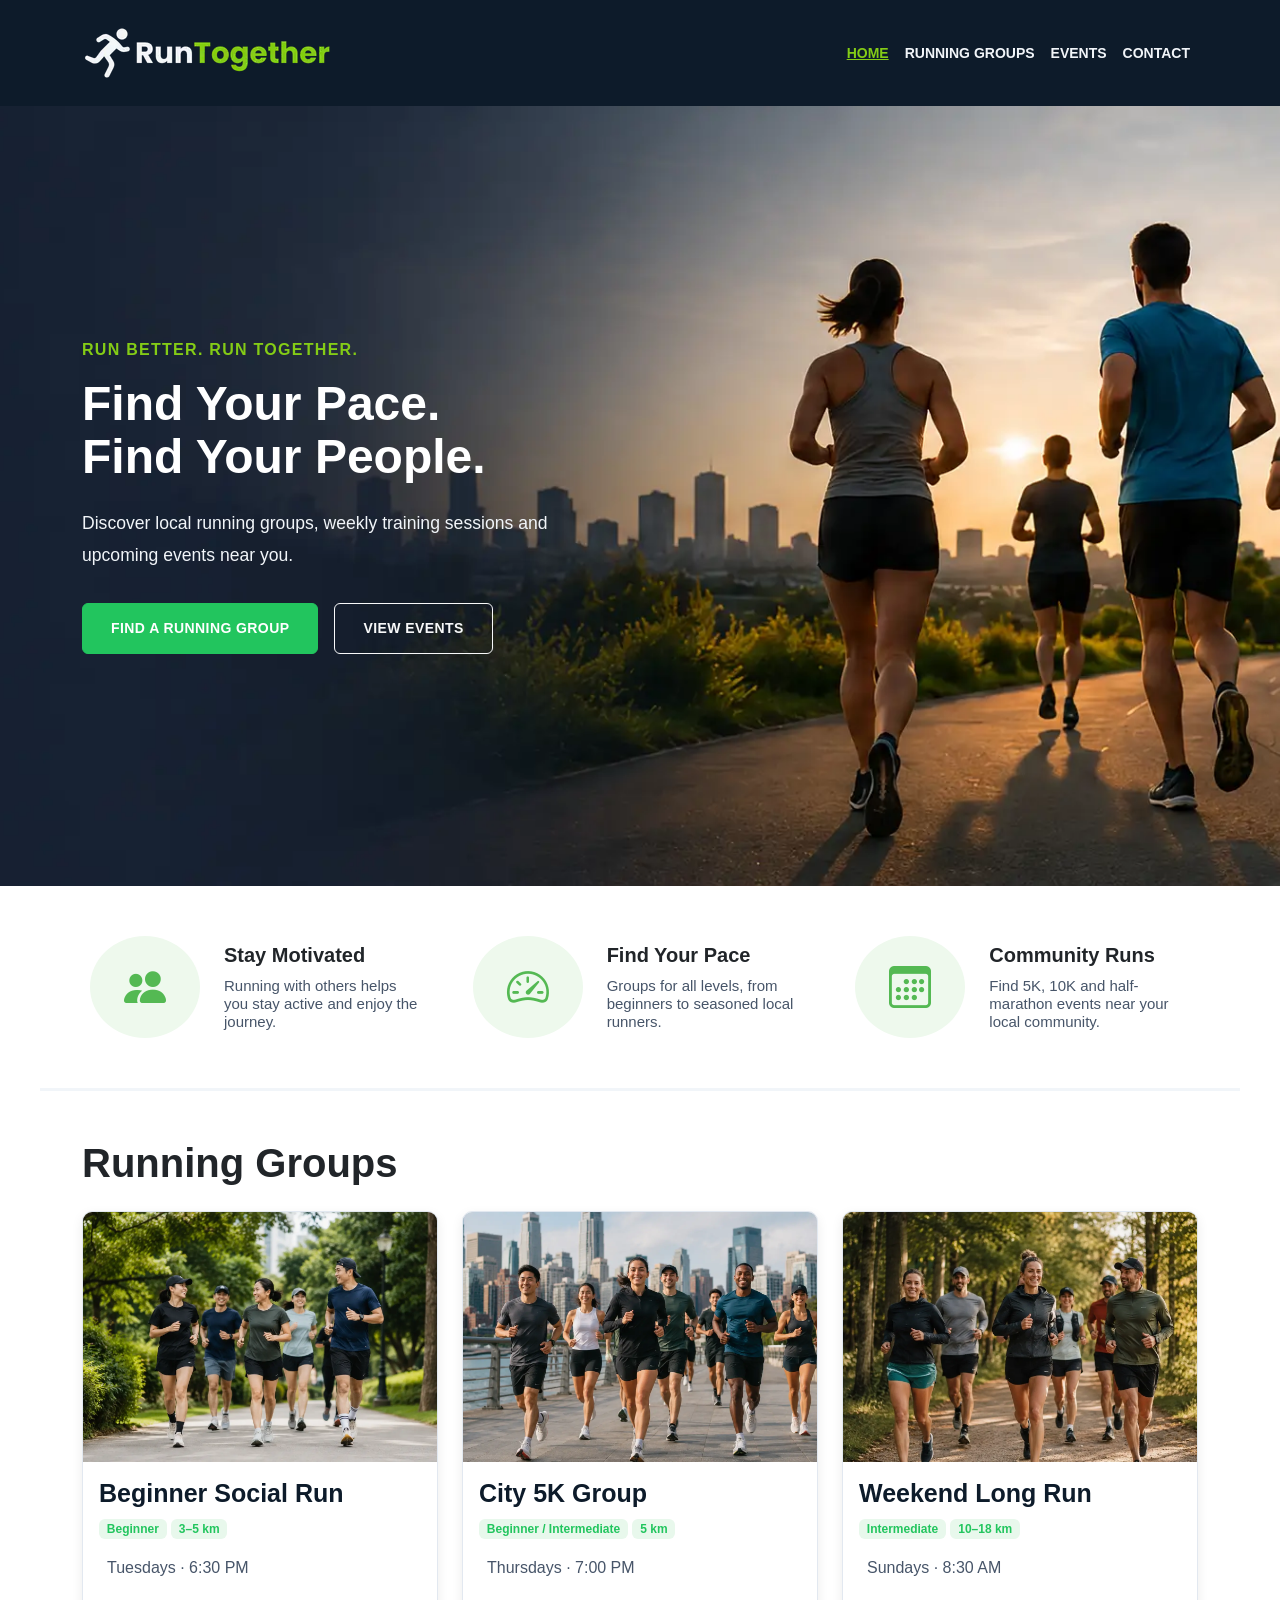
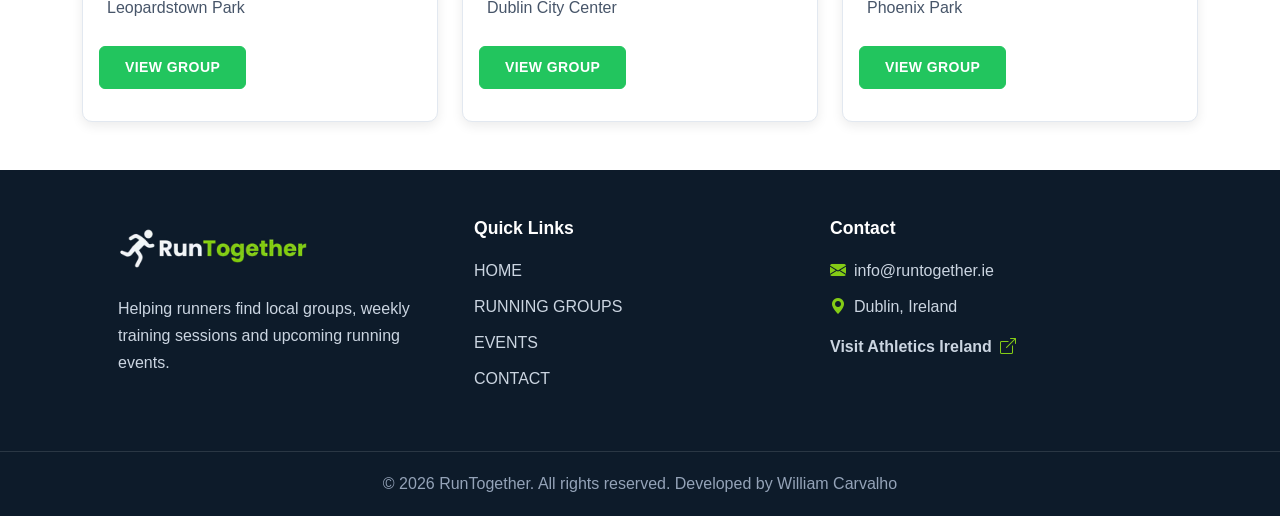
==== index.html @ 4b9f1632 "fixed images src link" ====
<!doctype html>
<html lang="en">

<head>
  <meta charset="UTF-8" />
  <meta name="viewport" content="width=device-width, initial-scale=1.0" />
  <title>Run Together</title>

  <!-- Bootstrap CSS -->
  <link href="https://cdn.jsdelivr.net/npm/bootstrap@5.3.8/dist/css/bootstrap.min.css" rel="stylesheet" />

  <!-- Bootstrap Icons -->
  <link rel="stylesheet" href="https://cdn.jsdelivr.net/npm/bootstrap-icons@1.13.1/font/bootstrap-icons.min.css" />

  <!-- Custom CSS -->
  <link rel="stylesheet" href="css/style.css" />
</head>

<body>
  <!-- Header -->
  <header class="site-header">
    <nav class="navbar navbar-expand-lg navbar-dark" aria-label="Primary navigation">
      <div class="container">
        <!-- Logo -->
        <a class="navbar-brand" href="index.html">
          <img src="./images/RunTogether-logo.webp" alt="RunTogether logo" class="site-logo" />
        </a>

        <!-- Mobile hamburger button -->
        <button class="navbar-toggler" type="button" data-bs-toggle="collapse" data-bs-target="#mainNavigation"
          aria-controls="mainNavigation" aria-expanded="false" aria-label="Toggle navigation">
          <span class="navbar-toggler-icon"></span>
        </button>

        <!-- Navigation links -->
        <div class="collapse navbar-collapse" id="mainNavigation">
          <ul class="navbar-nav ms-auto">
            <li class="nav-item">
              <a class="nav-link active" href="index.html" aria-current="page">
                Home
              </a>
            </li>

            <li class="nav-item">
              <a class="nav-link" href="running-groups.html">
                Running Groups
              </a>
            </li>

            <li class="nav-item">
              <a class="nav-link" href="events.html"> Events </a>
            </li>

            <li class="nav-item">
              <a class="nav-link" href="contact.html"> Contact </a>
            </li>
          </ul>
        </div>
      </div>
    </nav>
  </header>

  <!-- Hero section -->
  <main>
    <section class="hero" aria-labelledby="hero-title">
      <div class="container">
        <div class="row align-items-center">
          <header class="hero-content col-12 col-lg-6">
            <p class="hero-subtitle">Run better. Run together.</p>

            <h1 id="hero-title" class="hero-title">
              Find Your Pace.<br />
              Find Your People.
            </h1>

            <p class="hero-description">
              Discover local running groups, weekly training sessions and
              upcoming events near you.
            </p>

            <p class="hero-buttons">
              <a href="running-groups.html" class="btn btn-success btn-lg">
                Find a Running Group
              </a>

              <a href="events.html" class="btn btn-outline-light btn-lg">
                View Events
              </a>
            </p>
          </header>
        </div>
      </div>
    </section>

    <!-- Info section -->
    <section class="info-section">

      <div class="info-grid">
        <article class="info-card">
          <i class="bi bi-people-fill"></i>
          <h3>Stay Motivated</h3>
          <p>
            Running with others helps you stay active and enjoy the journey.
          </p>
        </article>

        <article class="info-card">
          <i class="bi bi-speedometer2"></i>
          <h3>Find Your Pace</h3>
          <p>
            Groups for all levels, from beginners to seasoned local runners.
          </p>
        </article>

        <article class="info-card">
          <i class="bi bi-calendar3"></i>
          <h3>Community Runs</h3>
          <p>
            Find 5K, 10K and half-marathon events near your local community.
          </p>
        </article>
      </div>
    </section>

    <!-- Running section -->
    <section class="running-section container py-5">
      <h2 class="mb-4 fs-1 fw-bold">
        Running Groups
      </h2>

      <div class="row g-4">
        <article class="col-12 col-md-6 col-lg-4">
          <section class="card running-card h-100">
            <img src="./images/beginners-social-run.webp" class="card-img-top"
              alt="Beginner running group training in a park" />

            <section class="card-body">
              <h3 class="card-title h5">Beginner Social Run</h3>

              <p>
                <span class="badge running-badge">Beginner</span>
                <span class="badge running-badge">3–5 km</span>
              </p>

              <p class="card-text ms-2">Tuesdays · 6:30 PM</p>
              <p class="card-text ms-2">Leopardstown Park</p>

              <p class="view-group-button">
                <a href="running-groups.html" class="btn btn-success btn-lg">
                  VIEW GROUP
                </a>
              </p>
            </section>
          </section>
        </article>

        <article class="col-12 col-md-6 col-lg-4">
          <section class="card running-card h-100">
            <img src="./images/city-5k-group.webp" class="card-img-top" alt="Running group training near the city" />

            <section class="card-body">
              <h3 class="card-title h5">City 5K Group</h3>

              <p>
                <span class="badge running-badge">
                  Beginner / Intermediate
                </span>

                <span class="badge running-badge">5 km</span>
              </p>

              <p class="card-text ms-2">Thursdays · 7:00 PM</p>
              <p class="card-text ms-2">Dublin City Center</p>

              <p class="view-group-button">
                <a href="running-groups.html" class="btn btn-success btn-lg">
                  VIEW GROUP
                </a>
              </p>
            </section>
          </section>
        </article>

        <article class="col-12 col-md-6 col-lg-4">
          <section class="card running-card h-100">
            <img src="./images/weekend-long-run.webp" class="card-img-top"
              alt="Running group training on a woodland trail" />

            <section class="card-body">
              <h3 class="card-title h5">Weekend Long Run</h3>

              <p>
                <span class="badge running-badge">Intermediate</span>
                <span class="badge running-badge">10–18 km</span>
              </p>

              <p class="card-text ms-2">Sundays · 8:30 AM</p>
              <p class="card-text ms-2">Phoenix Park</p>

              <p class="view-group-button">
                <a href="running-groups.html" class="btn btn-success btn-lg">
                  VIEW GROUP
                </a>
              </p>
            </section>
          </section>
        </article>
      </div>
    </section>

    <!-- Footer section -->
    <footer class="site-footer">
      <section class="container py-5 p-5">
        <div class="row gy-4">
          <section class="col-12 col-md-6 col-lg-4">
            <a href="index.html" aria-label="RunTogether home">
              <img src="./images/RunTogether-logo.webp" alt="RunTogether" class="footer-logo mb-3" />
            </a>
            <p class="footer-description">
              Helping runners find local groups, weekly training sessions and
              upcoming running events.
            </p>
          </section>

          <nav class="col-12 col-md-6 col-lg-4" aria-label="Footer navigation">
            <h2 class="footer-heading">Quick Links</h2>
            <ul class="footer-links">
              <li><a href="index.html">HOME</a></li>
              <li><a href="running-groups.html">RUNNING GROUPS</a></li>
              <li><a href="events.html">EVENTS</a></li>
              <li><a href="contact.html">CONTACT</a></li>
            </ul>
          </nav>

          <section class="col-12 col-md-6 col-lg-4">
            <h2 class="footer-heading">Contact</h2>

            <address class="footer-contact">
              <p><i class="bi bi-envelope-fill me-2" aria-hidden="true"></i>info@runtogether.ie</a></p>
              <p><i class="bi bi-geo-alt-fill me-2" aria-hidden="true"></i>Dublin, Ireland</p>
            </address>

            <a href="https://www.athleticsireland.ie/" class="external-link" target="_blank" rel="noopener noreferrer">
              Visit Athletics Ireland
              <i class="bi bi-box-arrow-up-right ms-1" aria-hidden="true"></i>
            </a>
          </section>
        </div>
      </section>

      <section class="footer-bottom">
        <div class="container">
          <p class="mb-0">
            &copy; 2026 RunTogether. All rights reserved. Developed by William Carvalho
          </p>
        </div>
      </section>
    </footer>

  </main>
  <script src="https://cdn.jsdelivr.net/npm/bootstrap@5.3.8/dist/js/bootstrap.bundle.min.js"
    integrity="sha384-FKyoEForCGlyvwx9Hj09JcYn3nv7wiPVlz7YYwJrWVcXK/BmnVDxM+D2scQbITxI"
    crossorigin="anonymous"></script>
</body>

</html>
---- css/style.css ----
* {
  box-sizing: border-box;
  margin: 0;
  padding: 0;
}

body {
  font-family: "Poppins", sans-serif;
}


/* Header */
.site-header {
  background-color: #0D1B2A;
}

/* Navbar */
.navbar {
  min-height: 80px;
}

/* Logo */
.site-logo {
  width: 250px;
  height: auto;
}

/* Navigation links */
.navbar-nav .nav-link {
  color: #F1F5F9;
  font-size: 0.875rem;
  font-weight: 600;
  text-transform: uppercase;
}

.navbar-nav .nav-link:hover,
.navbar-nav .nav-link.active {
  color: #84CC16;
  text-decoration: underline;
}

/* Hero section */

.hero {
  display: flex;
  min-height: 780px;
  background-color: #0d1b2a;
  background-image: url("../images/hero-image.webp");
  background-position: center;
  background-size: cover;
  align-items: center;
}

.hero-content {
  padding-top: 5rem;
  padding-bottom: 5rem;
  color: #ffffff;
}

.hero-subtitle {
  margin-bottom: 1rem;
  color: #84cc16;
  font-size: 1rem;
  font-weight: 700;
  letter-spacing: 0.08em;
  text-transform: uppercase;
}

.hero-title {
  margin-bottom: 1.5rem;
  font-size: 3rem;
  font-weight: 700;
  line-height: 1.1;
}

.hero-description {
  max-width: 520px;
  margin-bottom: 2rem;
  color: #f1f5f9;
  font-size: 1.1rem;
  line-height: 1.8;
}

.hero-buttons {
  display: flex;
  margin-bottom: 0;
  gap: 1rem;
  flex-wrap: wrap;
}

.hero-buttons .btn {
  padding: 0.85rem 1.75rem;
  border-radius: 6px;
  font-size: 0.875rem;
  font-weight: 700;
  letter-spacing: 0.03em;
  text-transform: uppercase;
}

.hero-buttons .btn-success {
  border-color: #22c55e;
  background-color: #22c55e;
}

.hero-buttons .btn-success:hover {
  border-color: #84cc16;
  background-color: #84cc16;
  color: #0d1b2a;
}


/* Banner section Running Group page */
.banner {
  display: flex;
  min-height: 500px;
  background-color: #0d1b2a;
  background-image: url("../images/banner-running-groups.webp");
  background-position: center;
  background-size: cover;
  align-items: center;
}

.banner-content {
  padding-top: 5rem;
  padding-bottom: 5rem;
  color: #ffffff;
}

.banner-title {
  margin-bottom: 1.5rem;
  font-size: 3rem;
  font-weight: 700;
  line-height: 1.1;
  color: #ffffff;
}

.banner-description {
  max-width: 580px;
  margin-bottom: 2rem;
  color: #f1f5f9;
  font-size: 1.1rem;
  line-height: 1.8;
}

/* Banner section events page */
.banner-events {
  display: flex;
  min-height: 500px;
  background-color: #0d1b2a;
  background-image: url("../images/banner-events.webp");
  background-position: center;
  background-size: cover;
  align-items: center;
}

.banner-events-content {
  padding-top: 5rem;
  padding-bottom: 5rem;
  color: #ffffff;
}

.banner-events-title {
  margin-bottom: 1.5rem;
  font-size: 3rem;
  font-weight: 700;
  line-height: 1.1;
  color: #ffffff;
}

.banner-events-description {
  max-width: 520px;
  margin-bottom: 2rem;
  color: #f1f5f9;
  font-size: 17px;
  line-height: 1.8;
}


/* Info section */
.info-section {
  width: 100%;
  max-width: 1200px;
  margin: auto;
  padding: 50px;
  border-bottom: 3px solid #f1f5f9;
}

.info-grid {
  display: grid;
  grid-template-columns: repeat(3, 1fr);
  gap: 3rem;
}

.info-card {
  display: grid;
  grid-template-columns: 110px 1fr;
  grid-template-areas:
    "icon title"
    "icon description";
  column-gap: 24px;
  width: 100%;
  max-width: 500px;
  margin: 0 auto;
  box-sizing: border-box;
}

.info-card>i {
  grid-area: icon;
  display: flex;
  align-items: center;
  justify-content: center;
  align-self: center;
  font-size: 42px;
  color: #54b953;
  background-color: #eef9ed;
  border-radius: 50%;
}

/* Info Title */
.info-card>h3 {
  grid-area: title;
  align-self: end;
  margin: 0 0 10px;
  text-align: left;
  font-size: 20px;
  font-weight: bold;
}

/* Info Text */
.info-card>p {
  grid-area: description;
  align-self: start;
  margin: 0;
  text-align: left;
  font-size: 15px;
  line-height: 1.2;
  color: #475569;
}

.bi-people-fill,
.bi-speedometer2,
.bi-calendar3,
.bi-geo-alt,
.bi-trophy {
  background-color: #eef7ed;
  color: #22c55e;
  font-size: 60px;
  padding: 30px;
  border-radius: 100%;
}


/* Running section */
.running-card {
  overflow: hidden;
  border: 1px solid #e2e8f0;
  border-radius: 10px;
  box-shadow: 0 4px 12px rgb(0 0 0 / 8%);
  transition:
    transform 0.3s ease,
    box-shadow 0.3s ease;
}

.running-card:hover {
  transform: translateY(-5px);
  box-shadow: 0 8px 20px rgb(0 0 0 / 12%);
}

.running-card .card-img-top {
  width: 100%;
  height: 250px;
  object-fit: cover;
}

.running-card .card-title {
  color: #0d1b2a;
  font-size: 25px;
  font-weight: 700;
}

.running-card .card-text {
  font-size: 16px;
  color: #475569;
}

.running-badge {
  margin-right: 0px;
  background-color: #e8f8ec;
  color: #22c55e;
  font-size: 12px;
  font-weight: 600;
}

.view-group-button .btn {
  margin-top: 10px;
  padding: 10px 25px;
  border-radius: 6px;
  font-size: 14px;
  font-weight: 700;
  letter-spacing: 0.03em;
  text-transform: uppercase;
}

.view-group-button .btn-success {
  border-color: #22c55e;
  background-color: #22c55e;
}

/* Cards section running group page */
.card-description,
.form-label {
  padding-left: 10px;
  font-size: 17px;
  color: #475569;
}

.registration-success {
  display: none;
}

.registration-success:target {
  display: block;
}

/* Suggest section running group page */
.suggest-group-banner {
  margin-top: 40px;
  border: 1px solid #dcfce7;
  background-color: #f0fdf4;
}

.suggest-title {
  font-size: 25px;
  font-weight: bold;
}

.suggest-description {
  font-size: 17px;
  color: #475569;
}

.suggest-group-icon {
  display: inline-flex;
  width: 64px;
  height: 64px;
  flex-shrink: 0;
  align-items: center;
  justify-content: center;
  border: 2px solid #22c55e;
  border-radius: 50%;
  color: #22c55e;
  font-size: 2rem;
}

.suggest-group-banner .btn {
  text-transform: uppercase;
}


/* Calendar list section events page */
.event-title {
  font-size: 20px;
  font-weight: bold;
}

.event-date-title,
.event-distance-title,
.event-location-title,
.event-level-title,
.event-status-title {
  font-size: 15px;
  font-weight: bold;
}

.event-date,
.event-distance,
.event-location,
.event-level,
.event-status {
  font-size: 15px;
  color: #475569;
}

.btn-view {
  padding: 6px 20px;
  font-size: 13px;
  font-weight: bold;
}

/* Footer */
.site-footer {
  background-color: #0d1b2a;
  color: #ffffff;
}

.footer-logo {
  width: 190px;
  height: auto;
}

.footer-description {
  max-width: 320px;
  margin-bottom: 0;
  color: #cbd5e1;
  line-height: 1.7;
}

.footer-heading {
  margin-bottom: 1.25rem;
  color: #ffffff;
  font-size: 1.1rem;
  font-weight: 700;
}

.footer-links {
  margin: 0;
  padding: 0;
  list-style: none;
}

.footer-links li {
  margin-bottom: 0.75rem;
}

.footer-links a,
.footer-contact a,
.external-link {
  color: #cbd5e1;
  text-decoration: none;
  transition: color 0.2s ease;
}

.footer-links a:hover,
.footer-contact a:hover,
.external-link:hover {
  color: #84cc16;
}

.footer-contact {
  margin-bottom: 1rem;
  color: #cbd5e1;
  font-style: normal;
}

.footer-contact p {
  display: flex;
  margin-bottom: 0.75rem;
  align-items: center;
}

.footer-contact i,
.external-link i {
  color: #84cc16;
}

.external-link {
  font-weight: 600;
}

.footer-bottom {
  padding-top: 1.25rem;
  padding-bottom: 1.25rem;
  border-top: 1px solid rgb(255 255 255 / 12%);
  color: #94a3b8;
  text-align: center;
}

/* Laptop navigation */
@media (max-width: 1280px) {}

/* Tablet navigation */
@media (max-width: 1024px) {

  .info-card {
    grid-template-columns: 1fr;
    column-gap: 20px;
    padding: 0;
  }

  .info-card>i {
    width: 60px;
    height: 60px;
    font-size: 30px;
  }

  .info-card>h3 {
    font-size: 17px;
    margin-bottom: 6px;
  }

  .info-card>p {
    font-size: 14px;
    line-height: 1.5;
  }

  .running-card .card-title {
    color: #0d1b2a;
    font-size: 22px;
    font-weight: 700;
  }

  .running-card .card-text {
    font-size: 14px;
    color: #475569;
  }

}


/* Mobile navigation */
@media (max-width: 767px) {

  .site-logo {
    width: 170px;
  }

  .navbar-nav {
    padding-top: 1rem;
    padding-bottom: 1rem;
  }

  .navbar-nav .nav-link {
    padding-top: 0.75rem;
    padding-bottom: 0.75rem;
  }

  .hero {
    min-height: 650px;
    background-image: url("../images/hero-image-mobile.jpg");
    align-items: end;
  }

  .hero-content {
    padding: 35px;
  }

  .hero-subtitle {
    font-size: 15px;
  }

  .hero-title {
    font-size: 35px;
  }

  .hero-description {
    font-size: 15px;
  }

  .hero-buttons {
    flex-direction: column;
  }

  .hero-buttons .btn {
    width: 100%;
  }

  .banner {
    min-height: 600px;
    background-image: url("../images/banner-running-groups-mobile.webp");
    align-items: end;
  }

  .banner-content {
    padding: 35px;
  }

  .banner-title {
    font-size: 35px;
  }

  .banner-description {
    font-size: 14px;
  }

  .banner-events {
    min-height: 600px;
    background-image: url("../images/banner-events-mobile.webp");
    align-items: end;
  }

  .banner-events-content {
    padding: 35px;
  }

  .banner-events-title {
    font-size: 35px;
  }

  .banner-events-description {
    font-size: 14px;
  }

  .info-section {
    padding: 20px;
  }

  .info-grid {
    grid-template-columns: 1fr;
    width: 100%;
    padding: 10px;
  }

  .info-card {
    grid-template-columns: 1fr;
    column-gap: 10px;
    padding: 0;
  }

  .info-card>i {
    width: 50px;
    height: 50px;
    font-size: 30px;
  }

  .info-card>h3 {
    font-size: 17px;
    margin-bottom: 6px;
  }

  .info-card>p {
    font-size: 14px;
    line-height: 1.5;
  }

  .running-section {
    padding: 30px;
  }

  .running-card .card-text {
    font-size: 15px;
  }

  .card-description,
  .form-label {
    font-size: 16px;
  }

  .suggest-group-banner .btn {
    width: 100%;
  }

  .suggest-title {
    font-size: 18px;
  }

  .suggest-description {
    font-size: 14px;
  }

  .suggest-group-icon {
    width: 54px;
    height: 54px;
    font-size: 1.6rem;
  }

  .event-title {
    font-size: 21px;
    font-weight: bold;
  }

  .event-date-title,
  .event-distance-title,
  .event-location-title,
  .event-level-title,
  .event-status-title {
    font-size: 17px;
    font-weight: bold;
  }

  .event-date,
  .event-distance,
  .event-location,
  .event-level,
  .event-status {
    font-size: 16px;
  }

  .btn-view {
    margin-top: 16px;
  }

}
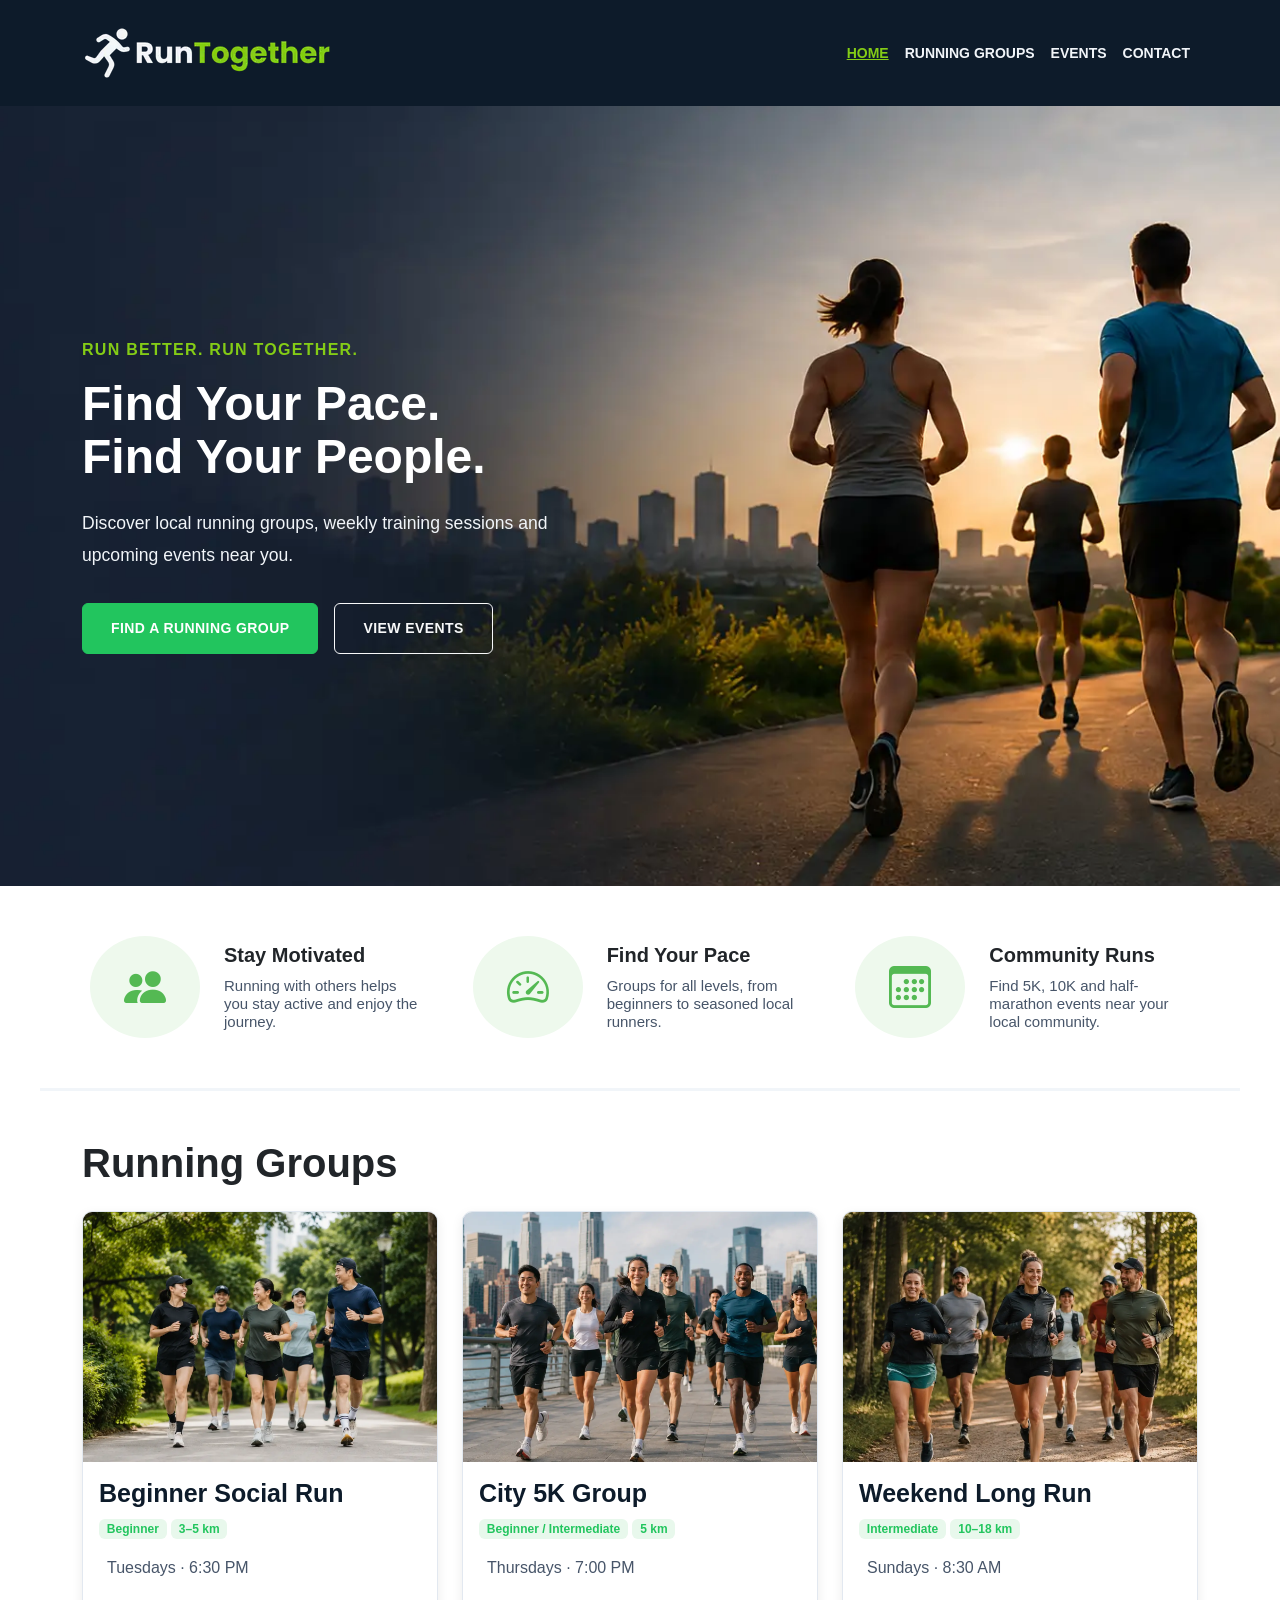
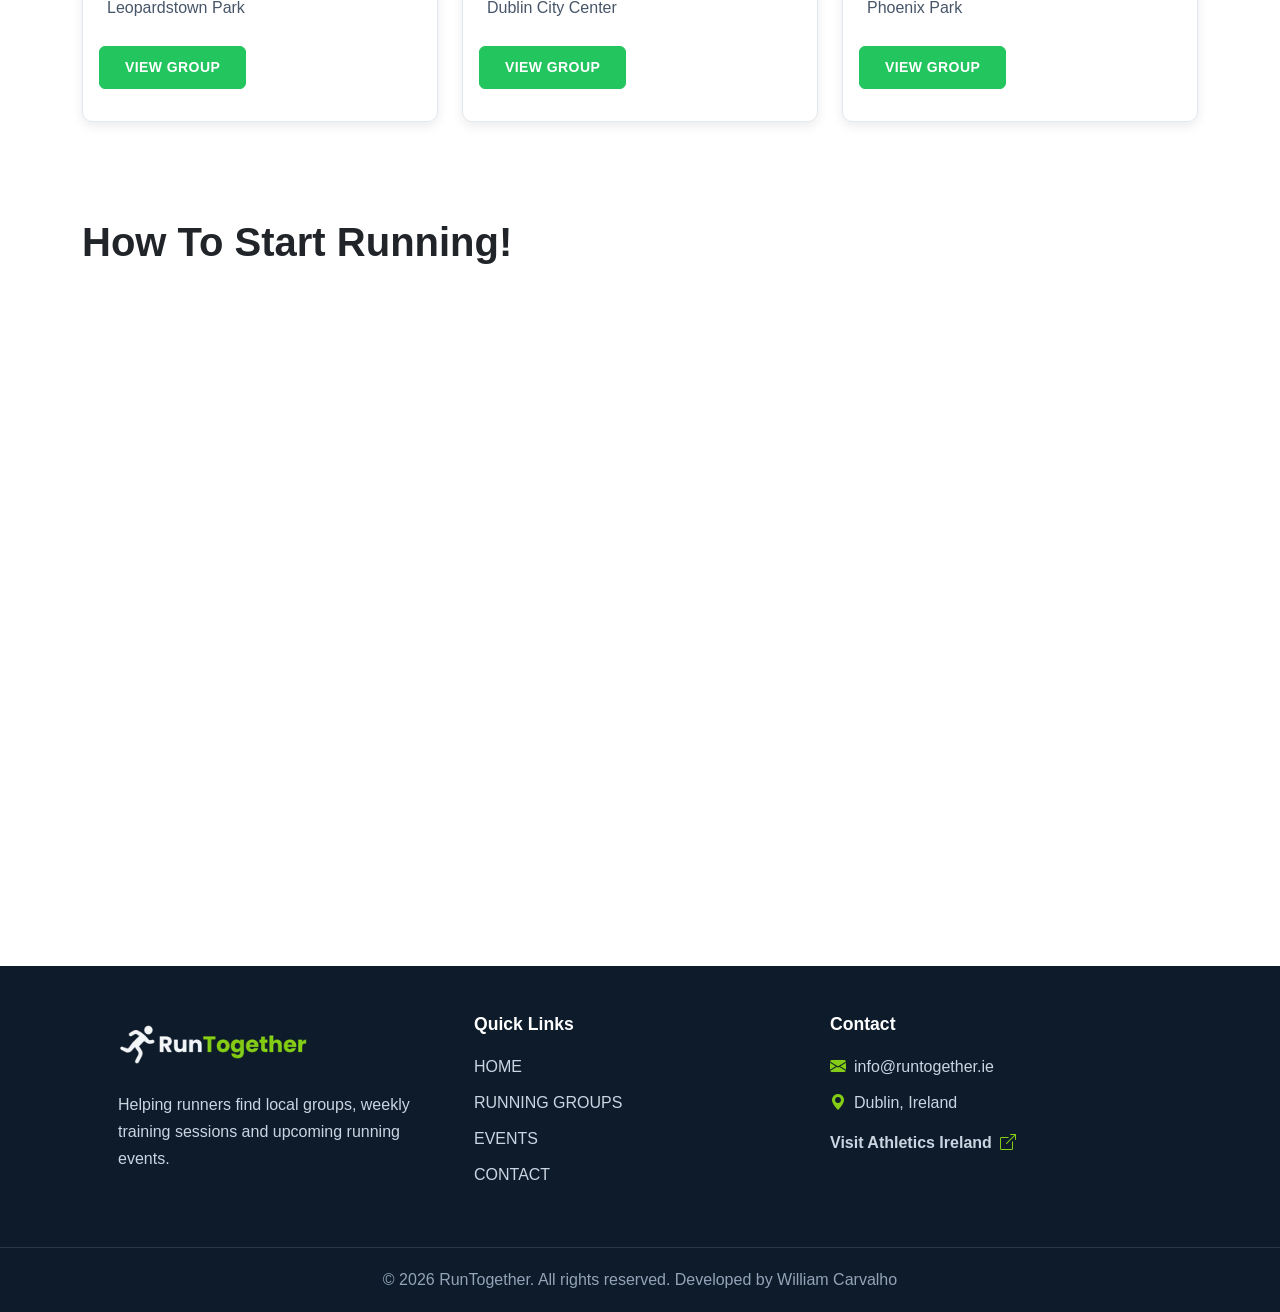
==== commit 454bed4e: "add youtube video iframe and css style" ====
--- a/index.html
+++ b/index.html
@@ -122,7 +122,7 @@
       </div>
     </section>
 
-    <!-- Running section -->
+    <!-- Running cards section -->
     <section class="running-section container py-5">
       <h2 class="mb-4 fs-1 fw-bold">
         Running Groups
@@ -208,56 +208,71 @@
       </div>
     </section>
 
-    <!-- Footer section -->
-    <footer class="site-footer">
-      <section class="container py-5 p-5">
-        <div class="row gy-4">
-          <section class="col-12 col-md-6 col-lg-4">
-            <a href="index.html" aria-label="RunTogether home">
-              <img src="./images/RunTogether-logo.webp" alt="RunTogether" class="footer-logo mb-3" />
-            </a>
-            <p class="footer-description">
-              Helping runners find local groups, weekly training sessions and
-              upcoming running events.
-            </p>
-          </section>
-
-          <nav class="col-12 col-md-6 col-lg-4" aria-label="Footer navigation">
-            <h2 class="footer-heading">Quick Links</h2>
-            <ul class="footer-links">
-              <li><a href="index.html">HOME</a></li>
-              <li><a href="running-groups.html">RUNNING GROUPS</a></li>
-              <li><a href="events.html">EVENTS</a></li>
-              <li><a href="contact.html">CONTACT</a></li>
-            </ul>
-          </nav>
-
-          <section class="col-12 col-md-6 col-lg-4">
-            <h2 class="footer-heading">Contact</h2>
-
-            <address class="footer-contact">
-              <p><i class="bi bi-envelope-fill me-2" aria-hidden="true"></i>info@runtogether.ie</a></p>
-              <p><i class="bi bi-geo-alt-fill me-2" aria-hidden="true"></i>Dublin, Ireland</p>
-            </address>
-
-            <a href="https://www.athleticsireland.ie/" class="external-link" target="_blank" rel="noopener noreferrer">
-              Visit Athletics Ireland
-              <i class="bi bi-box-arrow-up-right ms-1" aria-hidden="true"></i>
-            </a>
-          </section>
-        </div>
-      </section>
-
-      <section class="footer-bottom">
-        <div class="container">
-          <p class="mb-0">
-            &copy; 2026 RunTogether. All rights reserved. Developed by William Carvalho
-          </p>
-        </div>
-      </section>
-    </footer>
-
+    <!-- Youtube video section -->
+    <section class="container py-5 container-video" aria-labelledby="video-title">
+      <h2 id="video-title" class="mb-4 fs-1 fw-bold">
+        How To Start Running!
+      </h2>
+
+      <div class="ratio ratio-16x9">
+        <iframe src="https://www.youtube.com/embed/kVnyY17VS9Y" title="Running Together video" loading="lazy"
+          class="youtube-video"
+          referrerpolicy="strict-origin-when-cross-origin"
+          allow="accelerometer; autoplay; clipboard-write; encrypted-media; gyroscope; picture-in-picture; web-share"
+          allowfullscreen>
+        </iframe>
+      </div>
+    </section>
   </main>
+
+  <!-- Footer section -->
+  <footer class="site-footer">
+    <section class="container py-5 p-5">
+      <div class="row gy-4">
+        <section class="col-12 col-md-6 col-lg-4">
+          <a href="index.html" aria-label="RunTogether home">
+            <img src="./images/RunTogether-logo.webp" alt="RunTogether" class="footer-logo mb-3" />
+          </a>
+          <p class="footer-description">
+            Helping runners find local groups, weekly training sessions and
+            upcoming running events.
+          </p>
+        </section>
+
+        <nav class="col-12 col-md-6 col-lg-4" aria-label="Footer navigation">
+          <h2 class="footer-heading">Quick Links</h2>
+          <ul class="footer-links">
+            <li><a href="index.html">HOME</a></li>
+            <li><a href="running-groups.html">RUNNING GROUPS</a></li>
+            <li><a href="events.html">EVENTS</a></li>
+            <li><a href="contact.html">CONTACT</a></li>
+          </ul>
+        </nav>
+
+        <section class="col-12 col-md-6 col-lg-4">
+          <h2 class="footer-heading">Contact</h2>
+
+          <address class="footer-contact">
+            <p><i class="bi bi-envelope-fill me-2" aria-hidden="true"></i>info@runtogether.ie</a></p>
+            <p><i class="bi bi-geo-alt-fill me-2" aria-hidden="true"></i>Dublin, Ireland</p>
+          </address>
+
+          <a href="https://www.athleticsireland.ie/" class="external-link" target="_blank" rel="noopener noreferrer">
+            Visit Athletics Ireland
+            <i class="bi bi-box-arrow-up-right ms-1" aria-hidden="true"></i>
+          </a>
+        </section>
+      </div>
+    </section>
+
+    <section class="footer-bottom">
+      <div class="container">
+        <p class="mb-0">
+          &copy; 2026 RunTogether. All rights reserved. Developed by William Carvalho
+        </p>
+      </div>
+    </section>
+  </footer>
   <script src="https://cdn.jsdelivr.net/npm/bootstrap@5.3.8/dist/js/bootstrap.bundle.min.js"
     integrity="sha384-FKyoEForCGlyvwx9Hj09JcYn3nv7wiPVlz7YYwJrWVcXK/BmnVDxM+D2scQbITxI"
     crossorigin="anonymous"></script>
--- a/css/style.css
+++ b/css/style.css
@@ -250,7 +250,7 @@
 }
 
 
-/* Running section */
+/* Running cards section */
 .running-card {
   overflow: hidden;
   border: 1px solid #e2e8f0;
@@ -387,6 +387,11 @@
   font-weight: bold;
 }
 
+.youtube-video {
+  border-radius: 20px;
+}
+
+
 /* Footer */
 .site-footer {
   background-color: #0d1b2a;
@@ -679,4 +684,8 @@
     margin-top: 16px;
   }
 
+  .container-video {
+    padding: 30px;
+  }
+
 }
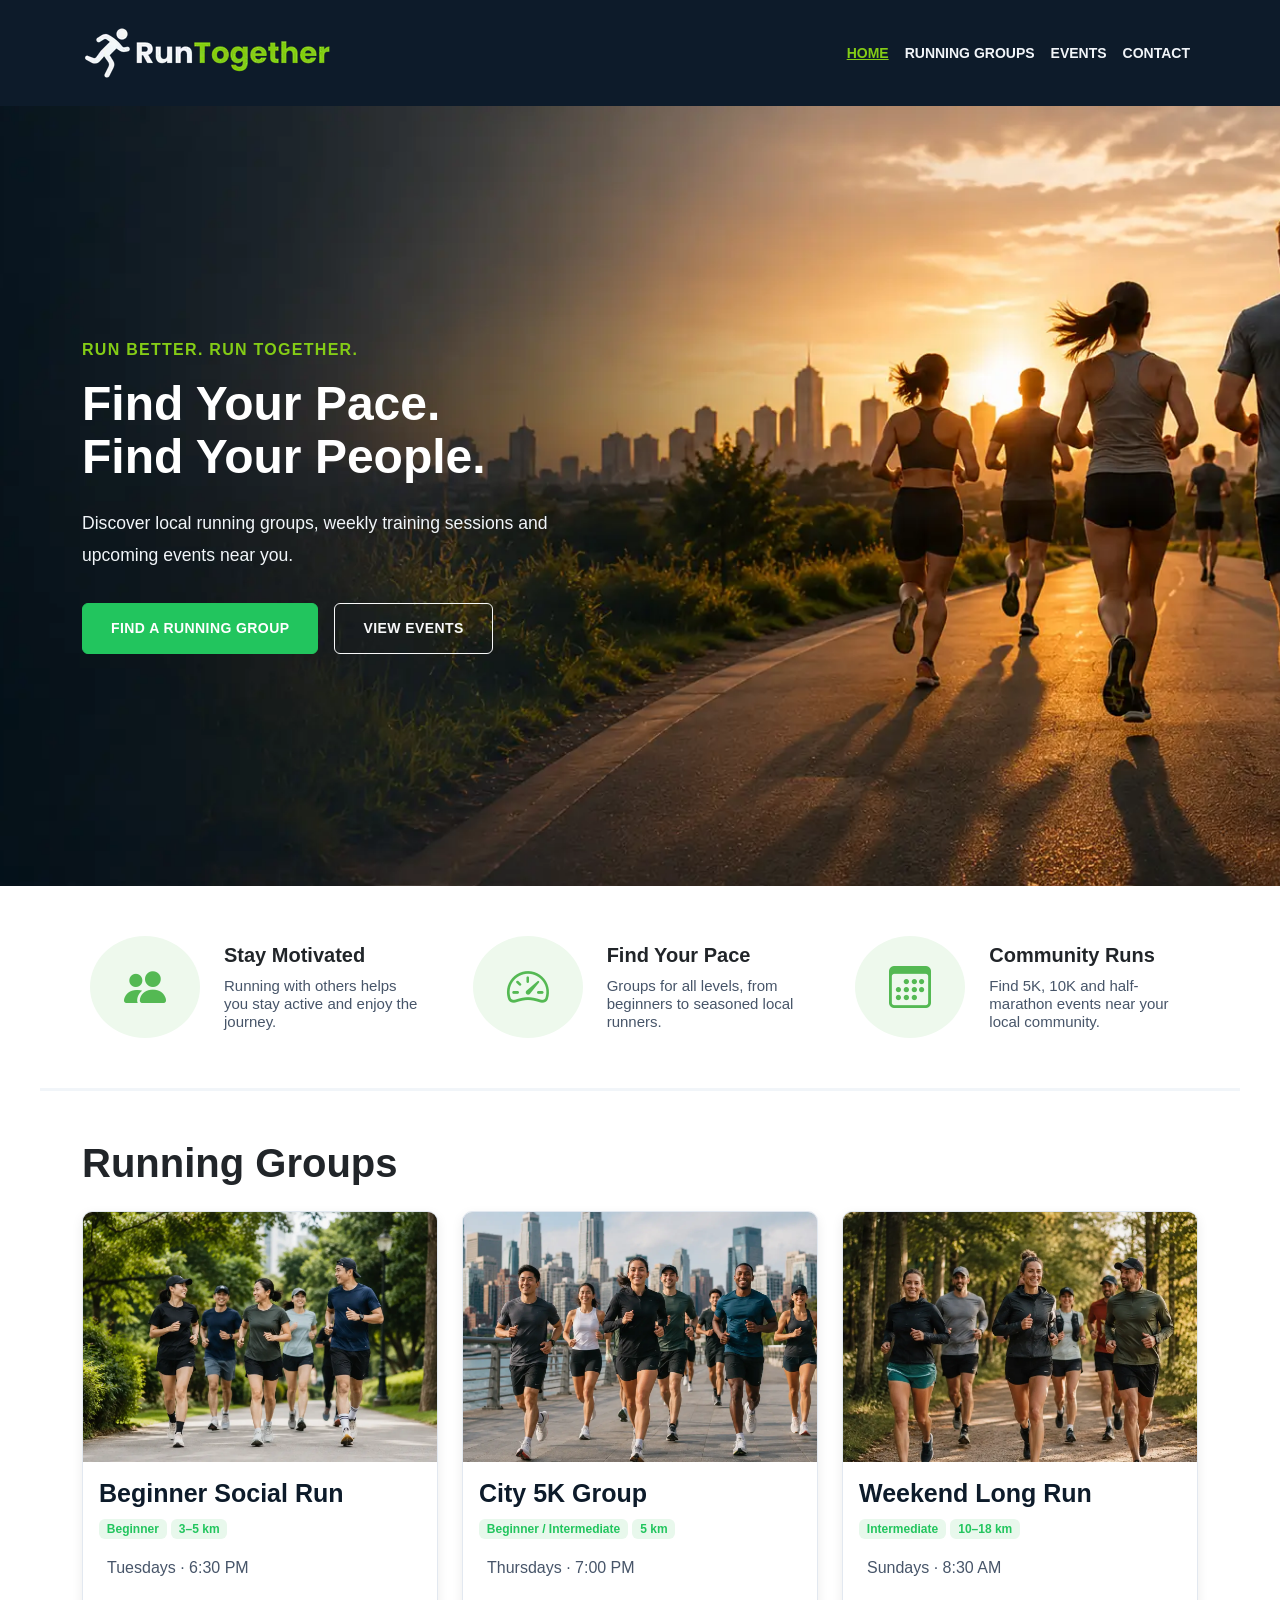
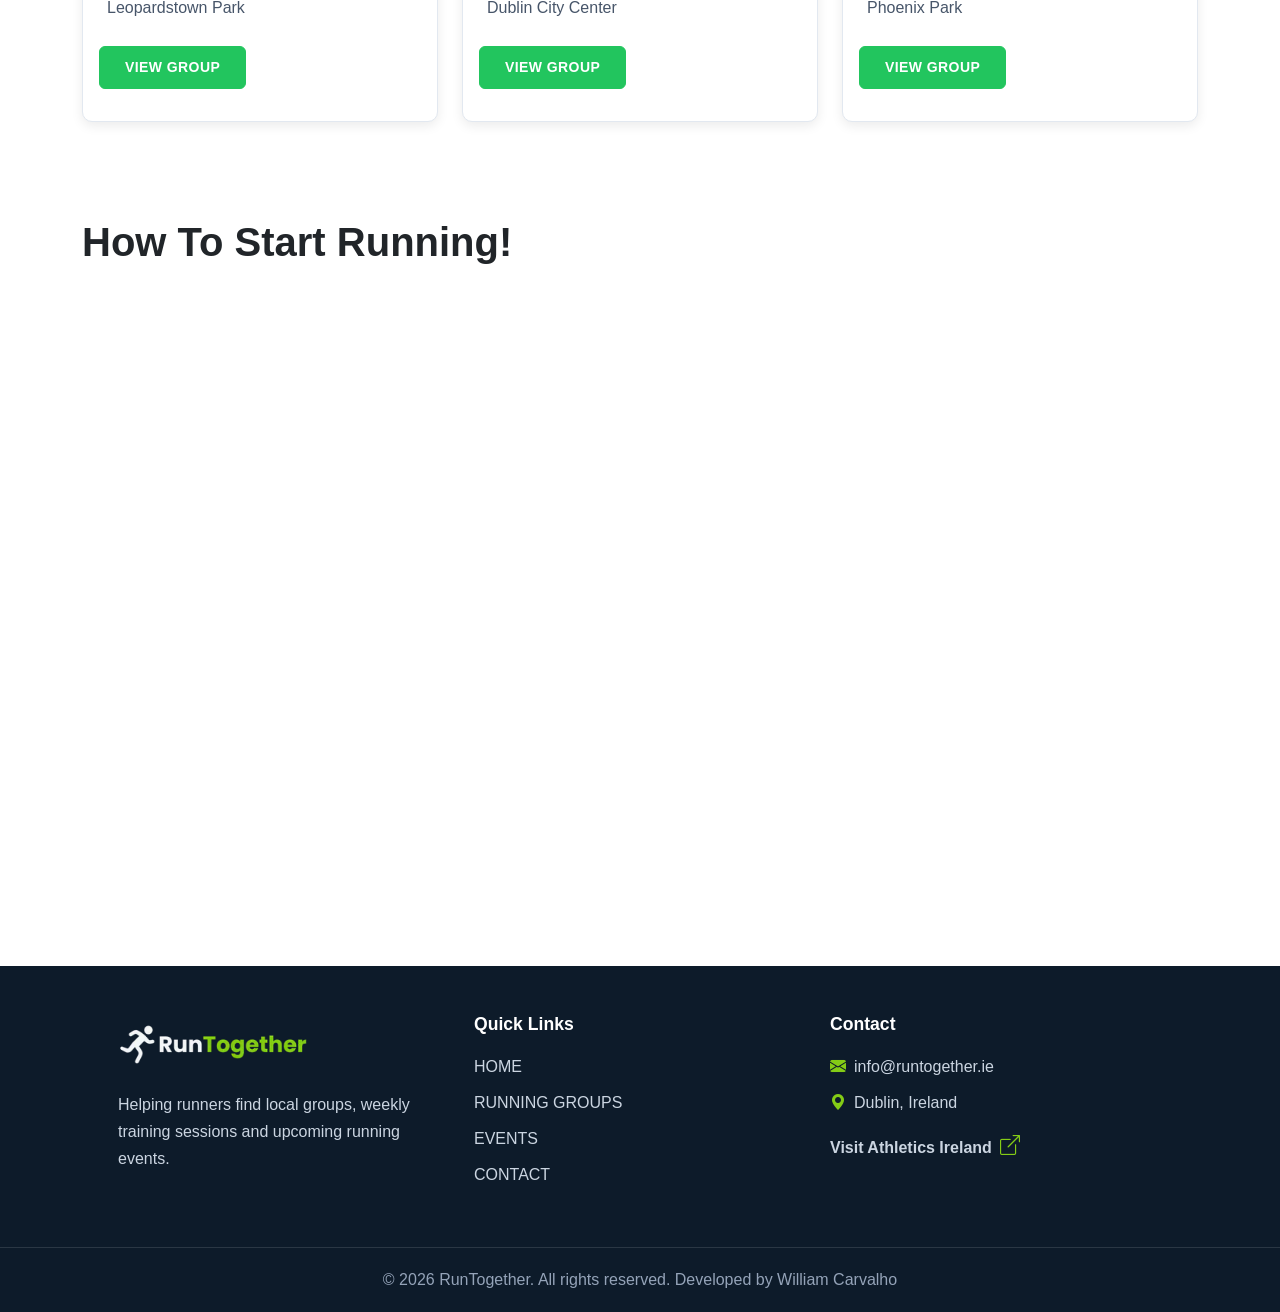
==== commit d00f94d9: "fixed footer email hyperlink" ====
--- a/index.html
+++ b/index.html
@@ -214,10 +214,9 @@
         How To Start Running!
       </h2>
 
-      <div class="ratio ratio-16x9">
+      <div class="ratio ratio-16x9 responsive-video">
         <iframe src="https://www.youtube.com/embed/kVnyY17VS9Y" title="Running Together video" loading="lazy"
-          class="youtube-video"
-          referrerpolicy="strict-origin-when-cross-origin"
+          class="youtube-video" referrerpolicy="strict-origin-when-cross-origin"
           allow="accelerometer; autoplay; clipboard-write; encrypted-media; gyroscope; picture-in-picture; web-share"
           allowfullscreen>
         </iframe>
@@ -253,7 +252,11 @@
           <h2 class="footer-heading">Contact</h2>
 
           <address class="footer-contact">
-            <p><i class="bi bi-envelope-fill me-2" aria-hidden="true"></i>info@runtogether.ie</a></p>
+            <p><i class="bi bi-envelope-fill me-2" aria-hidden="true"></i>
+              <a href="mailto:info@runtogether.ie">
+                info@runtogether.ie
+              </a>
+            </p>
             <p><i class="bi bi-geo-alt-fill me-2" aria-hidden="true"></i>Dublin, Ireland</p>
           </address>
 
@@ -274,8 +277,6 @@
     </section>
   </footer>
   <script src="https://cdn.jsdelivr.net/npm/bootstrap@5.3.8/dist/js/bootstrap.bundle.min.js"
-    integrity="sha384-FKyoEForCGlyvwx9Hj09JcYn3nv7wiPVlz7YYwJrWVcXK/BmnVDxM+D2scQbITxI"
-    crossorigin="anonymous"></script>
-</body>
-
+    integrity="sha384-FKyoEForCGlyvwx9Hj09JcYn3nv7wiPVlz7YYwJrWVcXK/BmnVDxM+D2scQbITxI" crossorigin="anonymous">
+  </script>
 </html>
--- a/css/style.css
+++ b/css/style.css
@@ -175,6 +175,38 @@
   line-height: 1.8;
 }
 
+/* Banner section contact page */
+.banner-contact {
+  display: flex;
+  min-height: 500px;
+  background-color: #0d1b2a;
+  background-image: url("../images/banner-contact.webp");
+  background-position: center;
+  background-size: cover;
+  align-items: center;
+}
+
+.banner-contact-content {
+  padding-top: 5rem;
+  padding-bottom: 5rem;
+  color: #ffffff;
+}
+
+.banner-contact-title {
+  margin-bottom: 1.5rem;
+  font-size: 3rem;
+  font-weight: 700;
+  line-height: 1.1;
+  color: #ffffff;
+}
+
+.banner-contact-description {
+  max-width: 520px;
+  margin-bottom: 2rem;
+  color: #f1f5f9;
+  font-size: 17px;
+  line-height: 1.8;
+}
 
 /* Info section */
 .info-section {
@@ -358,39 +390,54 @@
 
 
 /* Calendar list section events page */
-.event-title {
-  font-size: 20px;
-  font-weight: bold;
-}
-
-.event-date-title,
-.event-distance-title,
-.event-location-title,
-.event-level-title,
-.event-status-title {
-  font-size: 15px;
-  font-weight: bold;
-}
-
-.event-date,
-.event-distance,
-.event-location,
-.event-level,
-.event-status {
-  font-size: 15px;
-  color: #475569;
-}
-
-.btn-view {
-  padding: 6px 20px;
-  font-size: 13px;
-  font-weight: bold;
-}
+.event-link {
+  color: #0d1b2a;
+  font-weight: 700;
+  text-decoration: none;
+}
+
+.event-link:hover,
+.event-link:focus {
+  color: #65a30d;
+  text-decoration: underline;
+}
+
+.table-responsive {
+  background-color: #ffffff;
+}
+
+.table th,
+.table td {
+  padding: 1rem;
+}
+
+.table caption {
+  background-color: #f8fafc;
+}
+
 
 .youtube-video {
   border-radius: 20px;
 }
 
+.gallery-image {
+  border-radius: 15px;
+}
+
+.contact-form i,
+.external-link i {
+  font-size: 20px;
+  color: #22c55e;
+}
+
+/* Maps section */
+.maps-section {
+  border-top: 3px solid #f1f5f9;
+}
+
+.map-container>iframe {
+  border-radius: 20px;
+}
 
 /* Footer */
 .site-footer {
@@ -531,7 +578,7 @@
 
   .hero {
     min-height: 650px;
-    background-image: url("../images/hero-image-mobile.jpg");
+    background-image: url("../images/hero-image-mobile.webp");
     align-items: end;
   }
 
@@ -595,6 +642,24 @@
     font-size: 14px;
   }
 
+  .banner-contact {
+    min-height: 600px;
+    background-image: url("../images/banner-contact-mobile.webp");
+    align-items: end;
+  }
+
+  .banner-contact-content {
+    padding: 35px;
+  }
+
+  .banner-contact-title {
+    font-size: 35px;
+  }
+
+  .banner-contact-description {
+    font-size: 14px;
+  }
+
   .info-section {
     padding: 20px;
   }
@@ -627,7 +692,8 @@
     line-height: 1.5;
   }
 
-  .running-section {
+  .running-section,
+  .gallery-section {
     padding: 30px;
   }
 
@@ -658,34 +724,30 @@
     font-size: 1.6rem;
   }
 
-  .event-title {
-    font-size: 21px;
-    font-weight: bold;
-  }
-
-  .event-date-title,
-  .event-distance-title,
-  .event-location-title,
-  .event-level-title,
-  .event-status-title {
-    font-size: 17px;
-    font-weight: bold;
-  }
-
-  .event-date,
-  .event-distance,
-  .event-location,
-  .event-level,
-  .event-status {
-    font-size: 16px;
-  }
-
-  .btn-view {
-    margin-top: 16px;
+  .table {
+    min-width: 850px;
+  }
+
+  .table th,
+  .table td {
+    padding: 0.75rem;
+    font-size: 0.9rem;
   }
 
   .container-video {
     padding: 30px;
   }
 
+  .gallery-section {
+    padding: 30px;
+  }
+
+  .responsive-video {
+    --bs-aspect-ratio: 100%;
+  }
+
+  .contact-form {
+    padding: 30px;
+  }
+
 }
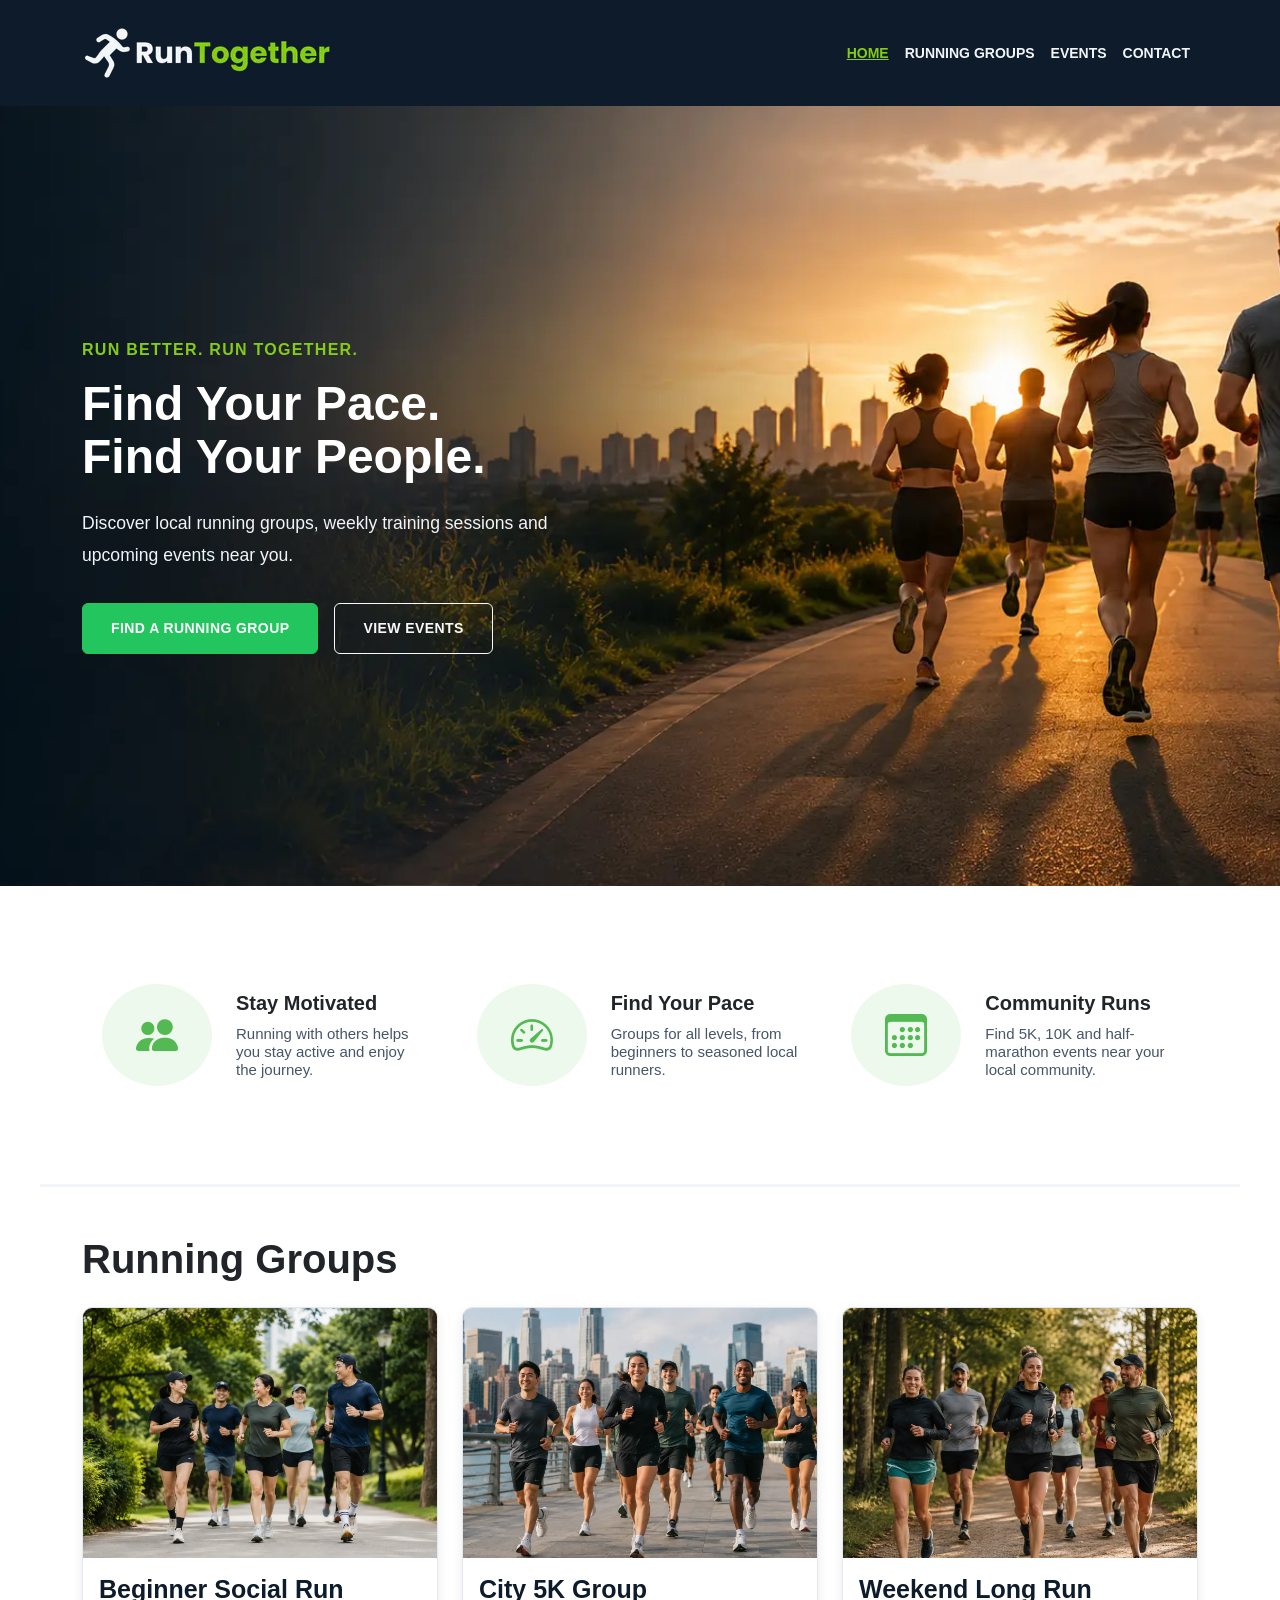
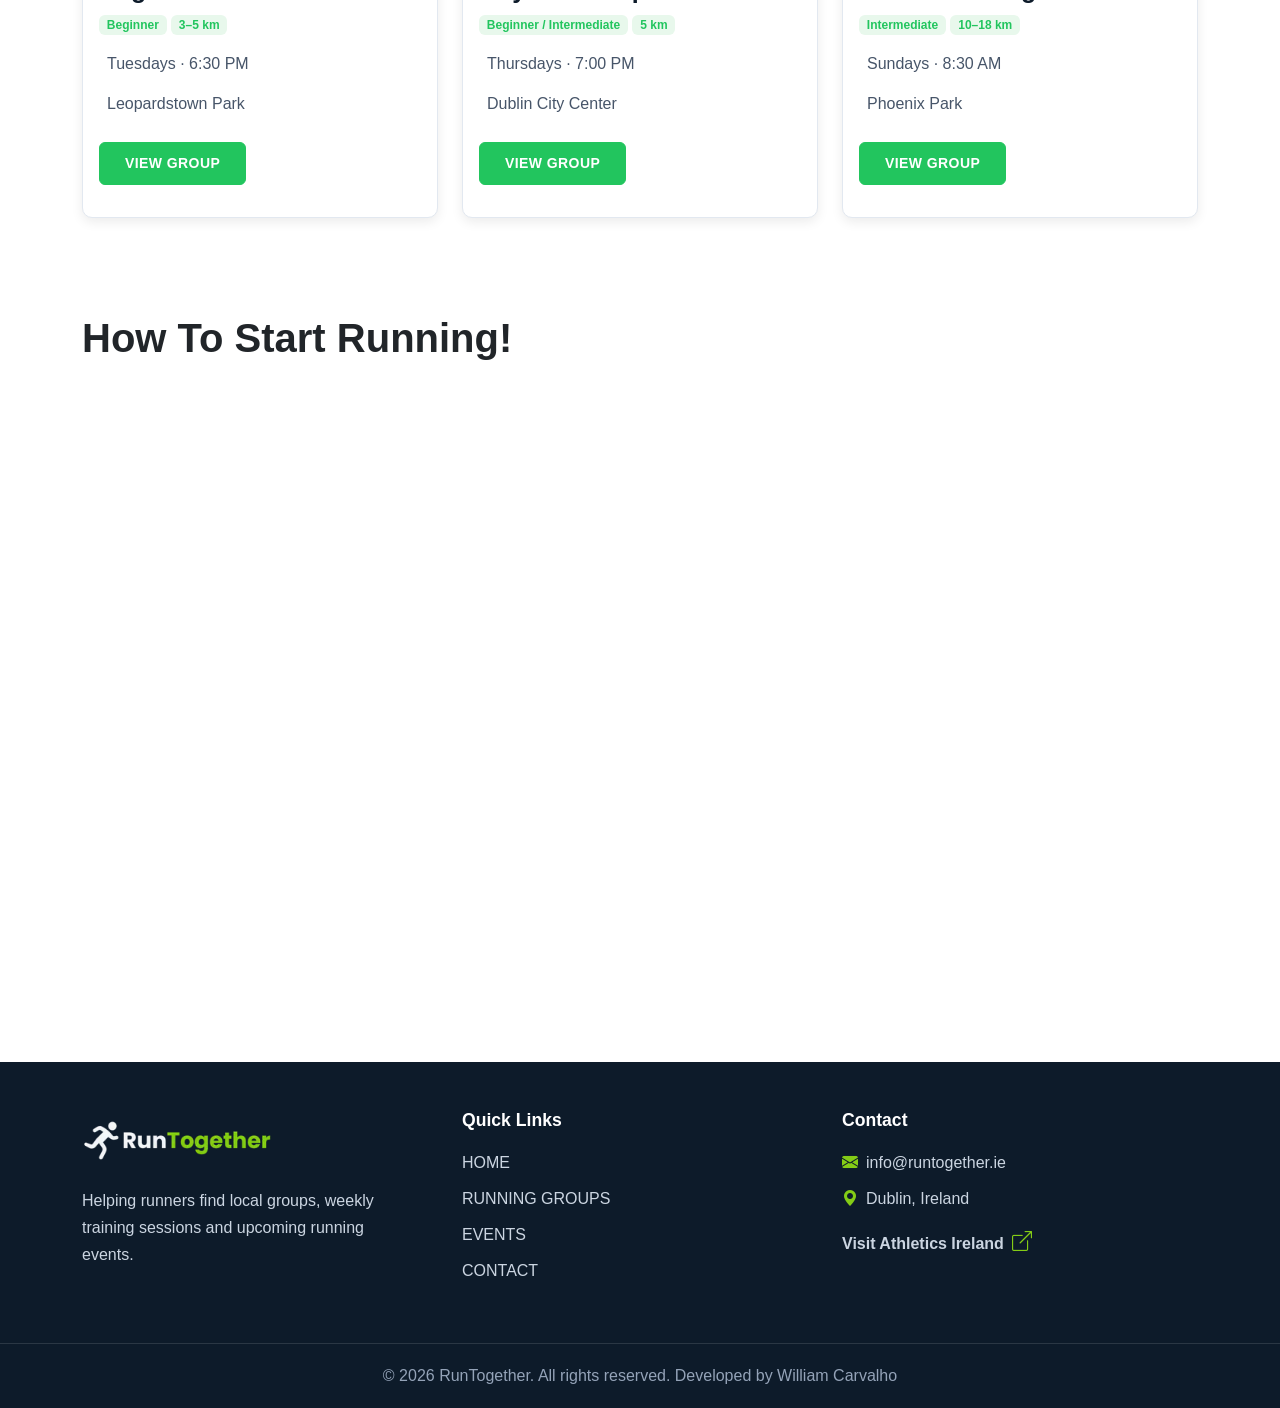
==== commit 479d0599: "Fix HTML validation issues on home page" ====
--- a/index.html
+++ b/index.html
@@ -1,19 +1,22 @@
-<!doctype html>
+<!DOCTYPE html>
 <html lang="en">
 
 <head>
-  <meta charset="UTF-8" />
-  <meta name="viewport" content="width=device-width, initial-scale=1.0" />
-  <title>Run Together</title>
+  <meta charset="UTF-8">
+  <meta name="viewport" content="width=device-width, initial-scale=1.0">
+  <meta name="description"
+    content="Find local running groups, weekly training sessions and upcoming running events with RunTogether.">
+
+  <title>Run Together - Home</title>
 
   <!-- Bootstrap CSS -->
-  <link href="https://cdn.jsdelivr.net/npm/bootstrap@5.3.8/dist/css/bootstrap.min.css" rel="stylesheet" />
+  <link href="https://cdn.jsdelivr.net/npm/bootstrap@5.3.8/dist/css/bootstrap.min.css" rel="stylesheet">
 
   <!-- Bootstrap Icons -->
-  <link rel="stylesheet" href="https://cdn.jsdelivr.net/npm/bootstrap-icons@1.13.1/font/bootstrap-icons.min.css" />
+  <link rel="stylesheet" href="https://cdn.jsdelivr.net/npm/bootstrap-icons@1.13.1/font/bootstrap-icons.min.css">
 
   <!-- Custom CSS -->
-  <link rel="stylesheet" href="css/style.css" />
+  <link rel="stylesheet" href="css/style.css">
 </head>
 
 <body>
@@ -23,7 +26,7 @@
       <div class="container">
         <!-- Logo -->
         <a class="navbar-brand" href="index.html">
-          <img src="./images/RunTogether-logo.webp" alt="RunTogether logo" class="site-logo" />
+          <img src="./images/RunTogether-logo.webp" alt="RunTogether logo" class="site-logo">
         </a>
 
         <!-- Mobile hamburger button -->
@@ -69,7 +72,7 @@
             <p class="hero-subtitle">Run better. Run together.</p>
 
             <h1 id="hero-title" class="hero-title">
-              Find Your Pace.<br />
+              Find Your Pace.<br>
               Find Your People.
             </h1>
 
@@ -93,32 +96,37 @@
     </section>
 
     <!-- Info section -->
-    <section class="info-section">
-
-      <div class="info-grid">
-        <article class="info-card">
-          <i class="bi bi-people-fill"></i>
-          <h3>Stay Motivated</h3>
-          <p>
-            Running with others helps you stay active and enjoy the journey.
-          </p>
-        </article>
-
-        <article class="info-card">
-          <i class="bi bi-speedometer2"></i>
-          <h3>Find Your Pace</h3>
-          <p>
-            Groups for all levels, from beginners to seasoned local runners.
-          </p>
-        </article>
-
-        <article class="info-card">
-          <i class="bi bi-calendar3"></i>
-          <h3>Community Runs</h3>
-          <p>
-            Find 5K, 10K and half-marathon events near your local community.
-          </p>
-        </article>
+    <section class="info-section" aria-labelledby="benefits-title">
+      <div class="container py-5">
+        <h2 id="benefits-title" class="visually-hidden">
+          Benefits of Running Together
+        </h2>
+
+        <div class="info-grid">
+          <article class="info-card">
+            <i class="bi bi-people-fill"></i>
+            <h3>Stay Motivated</h3>
+            <p>
+              Running with others helps you stay active and enjoy the journey.
+            </p>
+          </article>
+
+          <article class="info-card">
+            <i class="bi bi-speedometer2"></i>
+            <h3>Find Your Pace</h3>
+            <p>
+              Groups for all levels, from beginners to seasoned local runners.
+            </p>
+          </article>
+
+          <article class="info-card">
+            <i class="bi bi-calendar3"></i>
+            <h3>Community Runs</h3>
+            <p>
+              Find 5K, 10K and half-marathon events near your local community.
+            </p>
+          </article>
+        </div>
       </div>
     </section>
 
@@ -130,12 +138,14 @@
 
       <div class="row g-4">
         <article class="col-12 col-md-6 col-lg-4">
-          <section class="card running-card h-100">
+          <div class="card running-card h-100">
             <img src="./images/beginners-social-run.webp" class="card-img-top"
-              alt="Beginner running group training in a park" />
-
-            <section class="card-body">
-              <h3 class="card-title h5">Beginner Social Run</h3>
+              alt="Beginner running group training in a park">
+
+            <div class="card-body">
+              <h3 class="card-title">
+                Beginner Social Run
+              </h3>
 
               <p>
                 <span class="badge running-badge">Beginner</span>
@@ -150,22 +160,21 @@
                   VIEW GROUP
                 </a>
               </p>
-            </section>
-          </section>
+            </div>
+          </div>
         </article>
 
         <article class="col-12 col-md-6 col-lg-4">
-          <section class="card running-card h-100">
-            <img src="./images/city-5k-group.webp" class="card-img-top" alt="Running group training near the city" />
-
-            <section class="card-body">
-              <h3 class="card-title h5">City 5K Group</h3>
+          <div class="card running-card h-100">
+            <img src="./images/city-5k-group.webp" class="card-img-top" alt="Running group training near the city">
+
+            <div class="card-body">
+              <h3 class="card-title">
+                City 5K Group
+              </h3>
 
               <p>
-                <span class="badge running-badge">
-                  Beginner / Intermediate
-                </span>
-
+                <span class="badge running-badge">Beginner / Intermediate</span>
                 <span class="badge running-badge">5 km</span>
               </p>
 
@@ -177,17 +186,19 @@
                   VIEW GROUP
                 </a>
               </p>
-            </section>
-          </section>
+            </div>
+          </div>
         </article>
 
         <article class="col-12 col-md-6 col-lg-4">
-          <section class="card running-card h-100">
+          <div class="card running-card h-100">
             <img src="./images/weekend-long-run.webp" class="card-img-top"
-              alt="Running group training on a woodland trail" />
-
-            <section class="card-body">
-              <h3 class="card-title h5">Weekend Long Run</h3>
+              alt="Running group training on a woodland trail">
+
+            <div class="card-body">
+              <h3 class="card-title">
+                Weekend Long Run
+              </h3>
 
               <p>
                 <span class="badge running-badge">Intermediate</span>
@@ -202,8 +213,8 @@
                   VIEW GROUP
                 </a>
               </p>
-            </section>
-          </section>
+            </div>
+          </div>
         </article>
       </div>
     </section>
@@ -226,17 +237,17 @@
 
   <!-- Footer section -->
   <footer class="site-footer">
-    <section class="container py-5 p-5">
+    <div class="container py-5">
       <div class="row gy-4">
-        <section class="col-12 col-md-6 col-lg-4">
+        <div class="col-12 col-md-6 col-lg-4">
           <a href="index.html" aria-label="RunTogether home">
-            <img src="./images/RunTogether-logo.webp" alt="RunTogether" class="footer-logo mb-3" />
+            <img src="./images/RunTogether-logo.webp" alt="RunTogether" class="footer-logo mb-3">
           </a>
           <p class="footer-description">
             Helping runners find local groups, weekly training sessions and
             upcoming running events.
           </p>
-        </section>
+        </div>
 
         <nav class="col-12 col-md-6 col-lg-4" aria-label="Footer navigation">
           <h2 class="footer-heading">Quick Links</h2>
@@ -266,17 +277,18 @@
           </a>
         </section>
       </div>
-    </section>
-
-    <section class="footer-bottom">
+    </div>
+
+    <div class="footer-bottom">
       <div class="container">
         <p class="mb-0">
           &copy; 2026 RunTogether. All rights reserved. Developed by William Carvalho
         </p>
       </div>
-    </section>
+    </div>
   </footer>
   <script src="https://cdn.jsdelivr.net/npm/bootstrap@5.3.8/dist/js/bootstrap.bundle.min.js"
     integrity="sha384-FKyoEForCGlyvwx9Hj09JcYn3nv7wiPVlz7YYwJrWVcXK/BmnVDxM+D2scQbITxI" crossorigin="anonymous">
-  </script>
+    </script>
+
 </html>
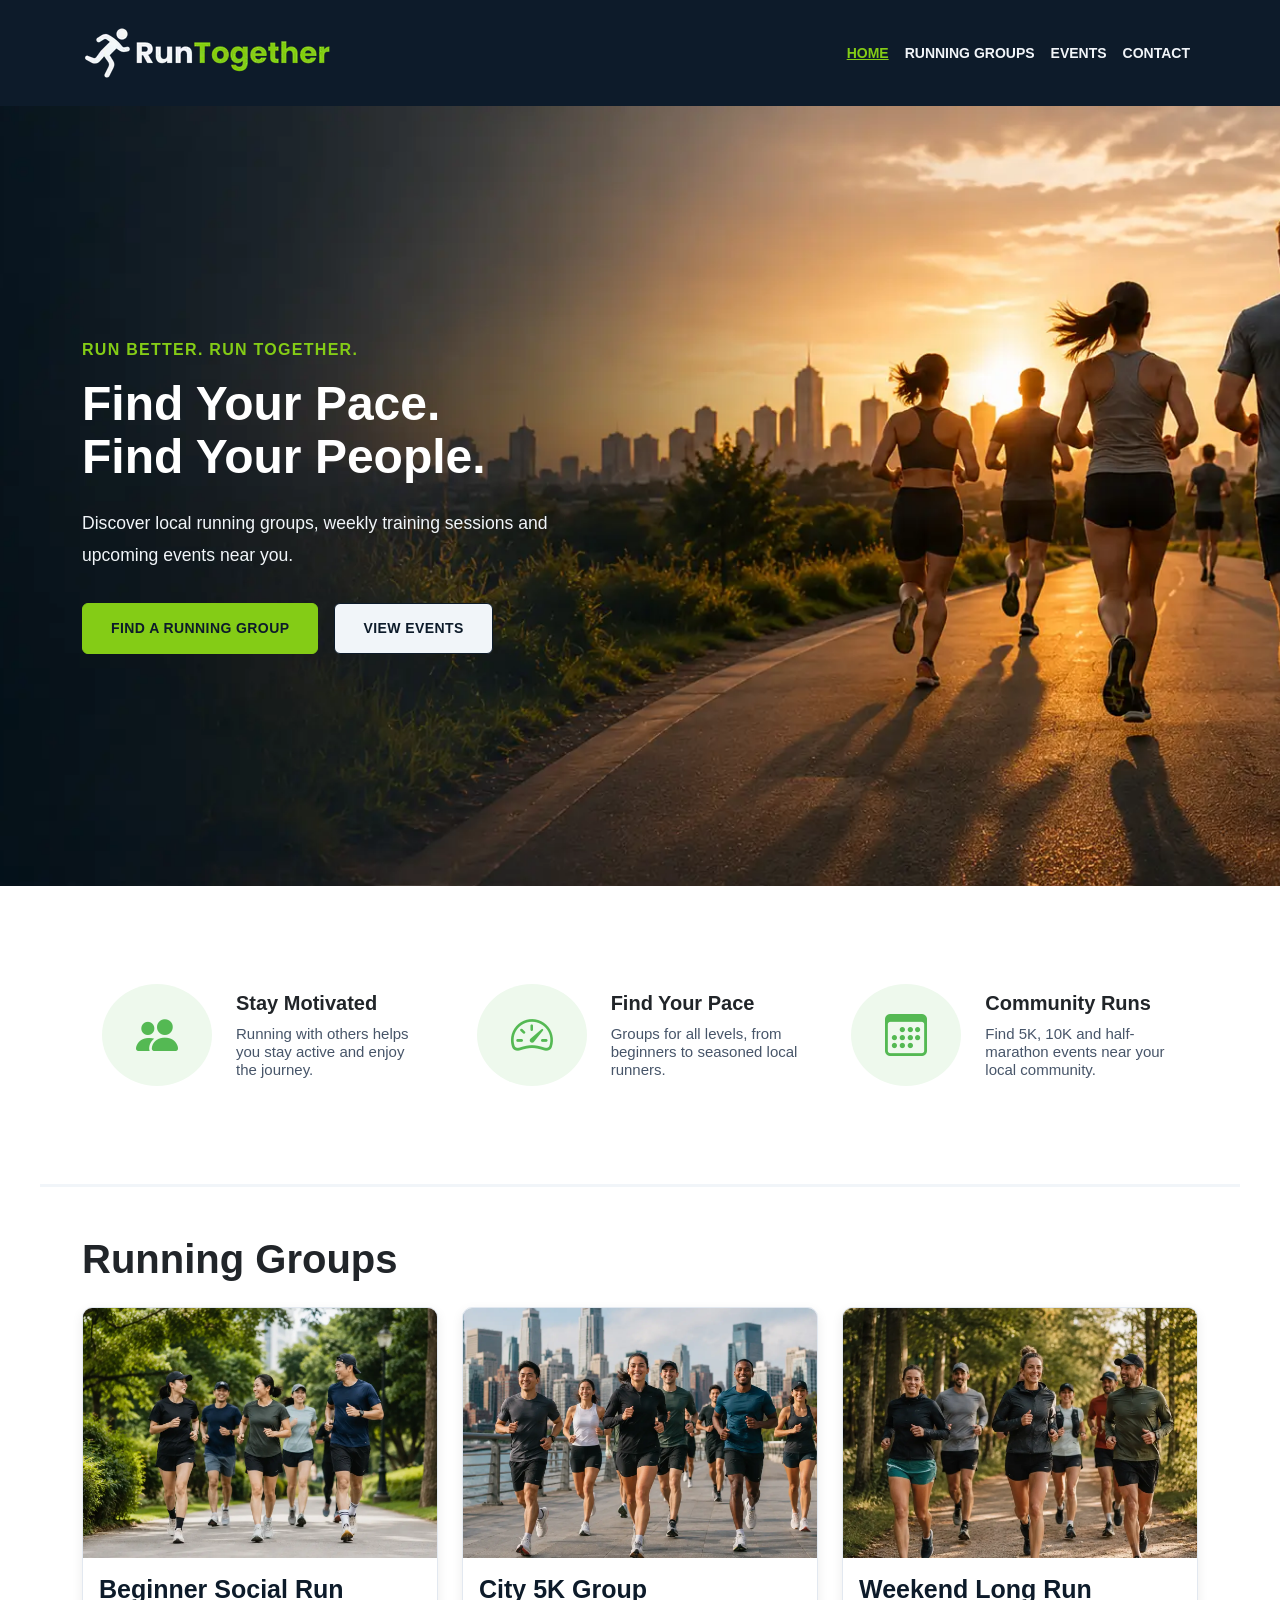
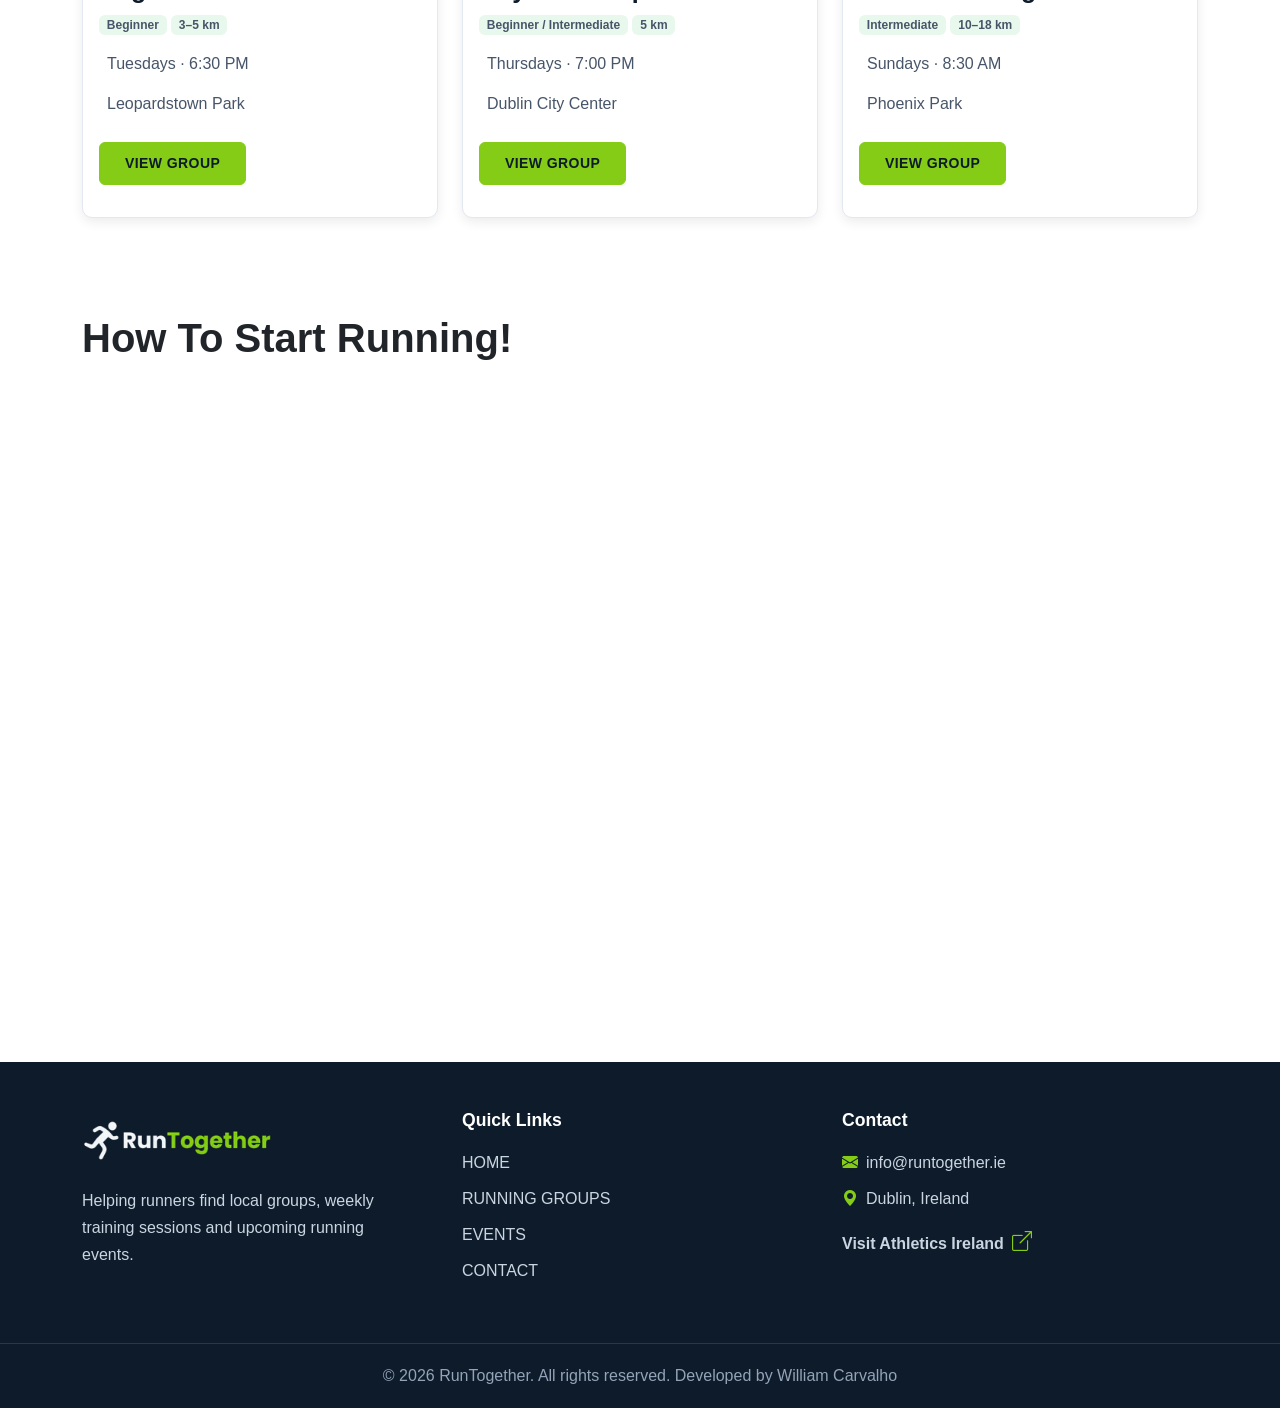
==== commit 6c870f4a: "adjusted axe devTools issues" ====
--- a/index.html
+++ b/index.html
@@ -82,11 +82,11 @@
             </p>
 
             <p class="hero-buttons">
-              <a href="running-groups.html" class="btn btn-success btn-lg">
+              <a href="running-groups.html" class="btn btn-style btn-lg">
                 Find a Running Group
               </a>
 
-              <a href="events.html" class="btn btn-outline-light btn-lg">
+              <a href="events.html" class="btn btn-view-style btn-lg">
                 View Events
               </a>
             </p>
@@ -156,7 +156,7 @@
               <p class="card-text ms-2">Leopardstown Park</p>
 
               <p class="view-group-button">
-                <a href="running-groups.html" class="btn btn-success btn-lg">
+                <a href="running-groups.html" class="btn btn-style btn-lg">
                   VIEW GROUP
                 </a>
               </p>
@@ -182,7 +182,7 @@
               <p class="card-text ms-2">Dublin City Center</p>
 
               <p class="view-group-button">
-                <a href="running-groups.html" class="btn btn-success btn-lg">
+                <a href="running-groups.html" class="btn btn-style btn-lg">
                   VIEW GROUP
                 </a>
               </p>
@@ -209,7 +209,7 @@
               <p class="card-text ms-2">Phoenix Park</p>
 
               <p class="view-group-button">
-                <a href="running-groups.html" class="btn btn-success btn-lg">
+                <a href="running-groups.html" class="btn btn-style btn-lg">
                   VIEW GROUP
                 </a>
               </p>
@@ -226,7 +226,7 @@
       </h2>
 
       <div class="ratio ratio-16x9 responsive-video">
-        <iframe src="https://www.youtube.com/embed/kVnyY17VS9Y" title="Running Together video" loading="lazy"
+        <iframe src="https://www.youtube.com/embed/kVnyY17VS9Y" title="How to start running" loading="lazy"
           class="youtube-video" referrerpolicy="strict-origin-when-cross-origin"
           allow="accelerometer; autoplay; clipboard-write; encrypted-media; gyroscope; picture-in-picture; web-share"
           allowfullscreen>
--- a/css/style.css
+++ b/css/style.css
@@ -88,7 +88,8 @@
   flex-wrap: wrap;
 }
 
-.hero-buttons .btn {
+.hero-buttons .btn-style,
+.btn-view-style {
   padding: 0.85rem 1.75rem;
   border-radius: 6px;
   font-size: 0.875rem;
@@ -97,12 +98,25 @@
   text-transform: uppercase;
 }
 
-.hero-buttons .btn-success {
+.hero-buttons .btn-style {
+  border-color: #84cc16;
+  background-color: #84cc16;
+  color: #0d1b2a;
+}
+
+.hero-buttons .btn-style:hover {
   border-color: #22c55e;
   background-color: #22c55e;
-}
-
-.hero-buttons .btn-success:hover {
+  color: #f1f5f9;
+}
+
+.hero-buttons .btn-view-style {
+  border-color: #0d1b2a;
+  background-color: #f1f5f9;
+  color: #0d1b2a;
+}
+
+.hero-buttons .btn-view-style:hover {
   border-color: #84cc16;
   background-color: #84cc16;
   color: #0d1b2a;
@@ -318,7 +332,7 @@
 .running-badge {
   margin-right: 0px;
   background-color: #e8f8ec;
-  color: #22c55e;
+  color: #475569;
   font-size: 12px;
   font-weight: 600;
 }
@@ -333,9 +347,10 @@
   text-transform: uppercase;
 }
 
-.view-group-button .btn-success {
-  border-color: #22c55e;
-  background-color: #22c55e;
+.view-group-button .btn-style{
+  border-color: #84cc16;
+  background-color: #84cc16;
+  color: #0d1b2a;
 }
 
 /* Cards section running group page */
@@ -430,12 +445,21 @@
   color: #22c55e;
 }
 
+.form-container {
+  padding: 30px;
+  border: 1px solid #e3e3e3;
+  border-radius: 20px;
+}
+
 /* Maps section */
 .maps-section {
   border-top: 3px solid #f1f5f9;
 }
 
-.map-container>iframe {
+.map-container iframe {
+  width: 100%;
+  height: 450px;
+  border: 0;
   border-radius: 20px;
 }
 
@@ -517,9 +541,6 @@
   text-align: center;
 }
 
-/* Laptop navigation */
-@media (max-width: 1280px) {}
-
 /* Tablet navigation */
 @media (max-width: 1024px) {
 
@@ -750,4 +771,8 @@
     padding: 30px;
   }
 
+  .maps-section {
+    padding: 30px;
+  }
+
 }
